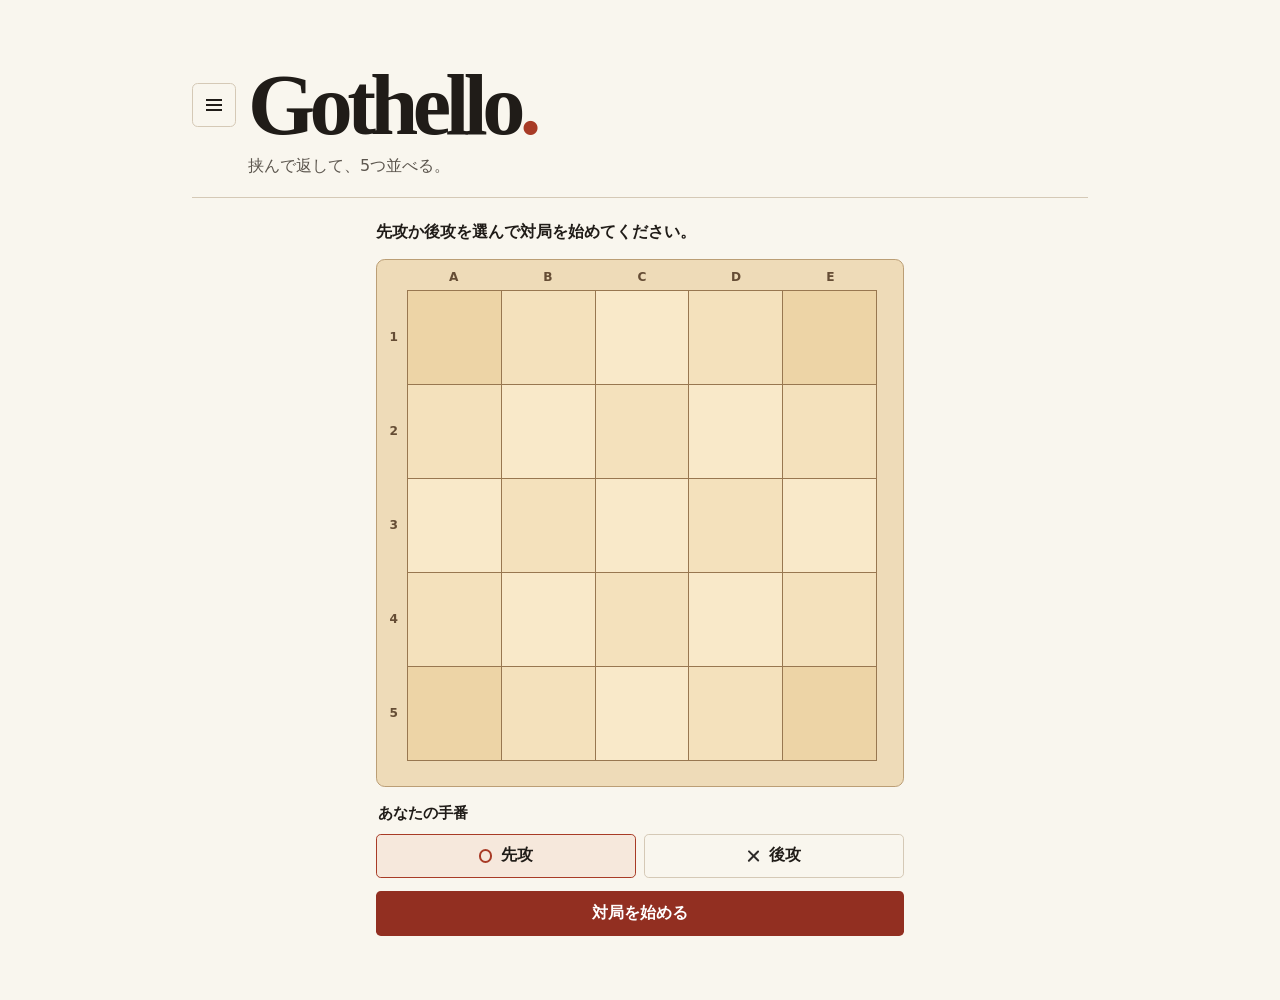
==== index.html @ d447ebd8 "Deploy the left drawer and board controls" ====
<!doctype html>
<html lang="ja">
<head>
  <meta charset="utf-8">
  <meta name="viewport" content="width=device-width, initial-scale=1">
  <meta name="description" content="相手の石を挟んで反転し、5つ並べる対戦ゲーム。">
  <meta name="theme-color" content="#f9f6ee">
  <link rel="manifest" href="./manifest.webmanifest">
  <link rel="apple-touch-icon" sizes="180x180" href="./icons/apple-touch-icon.png">
  <link rel="stylesheet" href="./style.css">
  <script src="./app.js" type="module"></script>
  <title>Gothello</title>
</head>
<body>
  <main>
    <header class="masthead">
      <div class="masthead-title">
        <button id="open-menu" class="menu-button menu-toggle" type="button" aria-label="設定メニュー" aria-haspopup="dialog" aria-controls="game-menu">
          <span class="menu-icon" aria-hidden="true"></span>
        </button>
        <h1>Gothello<span>.</span></h1>
      </div>
      <p>挟んで返して、5つ並べる。</p>
    </header>

    <section class="game" aria-label="対局盤">
      <p id="status" class="status" role="status">対局エンジンを読み込んでいます…</p>
      <div class="board-frame">
        <div class="columns" aria-hidden="true"><span>A</span><span>B</span><span>C</span><span>D</span><span>E</span></div>
        <div class="rows" aria-hidden="true"><span>1</span><span>2</span><span>3</span><span>4</span><span>5</span></div>
        <div id="board" class="board" role="group" aria-label="5 × 5 のマス"></div>
      </div>
      <form id="start-form">
        <fieldset id="side-controls" disabled>
          <legend>あなたの手番</legend>
          <label><input type="radio" name="side" value="1" checked><span><i class="stone circle"></i>先攻</span></label>
          <label><input type="radio" name="side" value="2"><span><i class="stone cross"></i>後攻</span></label>
        </fieldset>
        <button id="start" class="primary" type="submit" disabled>対局を始める</button>
      </form>
      <p id="ai-search" class="ai-search" aria-live="polite" hidden></p>
      <a id="download" class="download" download="gothello.jsonl" hidden>棋譜をダウンロード</a>
    </section>
  </main>

  <dialog id="game-menu" class="game-menu" aria-labelledby="menu-title">
    <div class="menu-panel">
      <header class="menu-header">
        <h2 id="menu-title">設定メニュー</h2>
        <button id="close-menu" class="menu-button" type="button" autofocus>閉じる</button>
      </header>
      <section class="profile">
        <h3>AIの評価設定</h3>
        <p id="profile-name">標準設定</p>
        <label for="profile-file">評価設定ファイル（JSON）</label>
        <input id="profile-file" type="file" accept=".json,application/json" disabled>
        <button id="reset-profile" type="button" disabled>標準に戻す</button>
        <p id="profile-message" role="status" hidden></p>
      </section>
      <section class="rules">
        <h3>遊び方</h3>
        <p>空いているマスに交互に石を置きます。新しい石と自分の石で挟んだ相手の石が反転します。四隅の石は反転しません。縦・横・斜めのいずれかで5つ並べると勝ちです。</p>
      </section>
    </div>
  </dialog>
</body>
</html>
---- style.css ----
:root {
  color-scheme: light;
  --ink: #201c18;
  --muted: #5c564e;
  --paper: #f9f6ee;
  --accent: #a83b26;
  --border: #d5c9b6;
  font-family: system-ui, sans-serif;
  color: var(--ink);
  background: var(--paper);
}

* { box-sizing: border-box; }
[hidden] { display: none !important; }
body { margin: 0; }
button, input { font: inherit; }
button { cursor: pointer; }
button:disabled { cursor: default; }
button:focus-visible, a:focus-visible, input:focus-visible {
  outline: 3px solid #823723;
  outline-offset: 3px;
}

main { width: min(100% - 2rem, 56rem); margin: 0 auto; padding: clamp(1.5rem, 5vw, 4rem) 0; }
.masthead { border-bottom: 1px solid var(--border); padding-bottom: 1.2rem; margin-bottom: 1.5rem; }
.masthead-title { display: flex; align-items: center; gap: .75rem; }
.masthead h1 { font: 700 clamp(3.1rem, 9vw, 5.4rem)/.95 Georgia, serif; letter-spacing: -.065em; margin: 0; }
.masthead h1 span { color: var(--accent); }
.masthead p { margin: .65rem 0 0 3.5rem; color: var(--muted); }

.game { width: min(100%, 33rem); margin-inline: auto; }
.status { margin: 0 0 .75rem; min-height: 1.6em; font-weight: 650; overflow-wrap: anywhere; }

.board-frame {
  --axis: clamp(1rem, 4vw, 1.6rem);
  display: grid;
  grid-template-columns: var(--axis) minmax(0, 1fr);
  grid-template-rows: var(--axis) auto;
  padding: .25rem var(--axis) var(--axis) .25rem;
  border: 1px solid #bb9e75;
  border-radius: .55rem;
  background: #eedbb8;
}
.columns, .rows { display: grid; place-items: center; color: #654d35; font: 650 .76rem/1 system-ui; }
.columns { grid-column: 2; grid-template-columns: repeat(5, 1fr); }
.rows { grid-row: 2; grid-template-rows: repeat(5, 1fr); }
.board {
  display: grid;
  grid-area: 2 / 2;
  grid-template: repeat(5, 1fr) / repeat(5, 1fr);
  aspect-ratio: 1;
  gap: 1px;
  border: 1px solid #987750;
  background: #987750;
}
.square { min-width: 0; min-height: 0; padding: 0; border: 0; background: #f9e9c9; display: grid; place-items: center; }
.square:nth-child(even) { background: #f4e1bc; }
.square:is(:first-child, :nth-child(5), :nth-child(21), :last-child) { background: #edd4a6; }
.square[aria-disabled="true"] { cursor: default; }
.square[aria-disabled="false"]:hover { background: #ffeec0; }
.square:focus-visible { z-index: 1; outline-offset: -4px; }
.square.last { box-shadow: inset 0 0 0 3px #ae673f; }

.stone { display: inline-block; width: 52%; aspect-ratio: 1; position: relative; }
.stone.circle { border: clamp(3px, 1vw, 7px) solid var(--accent); border-radius: 50%; }
.stone.cross::before, .stone.cross::after {
  content: "";
  position: absolute;
  width: 112%;
  height: 16%;
  border-radius: 99px;
  background: #2e2b29;
  top: 42%;
  left: -6%;
  transform: rotate(45deg);
}
.stone.cross::after { transform: rotate(-45deg); }
.ai-search { margin: .75rem 0 0; color: var(--muted); font-size: .9rem; line-height: 1.5; }
.download { display: inline-block; margin-top: 1rem; color: #8b3324; text-underline-offset: .2em; }

.menu-button {
  display: inline-flex;
  align-items: center;
  justify-content: center;
  gap: .45rem;
  min-height: 2.75rem;
  padding: .5rem .75rem;
  border: 1px solid var(--border);
  border-radius: .35rem;
  background: var(--paper);
  color: var(--ink);
  font-size: .85rem;
  font-weight: 650;
  white-space: nowrap;
}
.menu-toggle { flex: none; width: 2.75rem; padding: 0; }
.menu-button:hover { border-color: var(--accent); }
.menu-icon {
  display: inline-grid;
  align-items: center;
  width: 1rem;
  height: .75rem;
  border-block: 2px solid currentColor;
}
.menu-icon::after { content: ""; border-top: 2px solid currentColor; }

html:has(.game-menu[open]) { overflow: hidden; }
.game-menu {
  position: fixed;
  inset: 0;
  width: 100%;
  height: 100%;
  max-width: none;
  max-height: none;
  margin: 0;
  padding: 0;
  border: 0;
  overflow: hidden;
  background: transparent;
  color: var(--ink);
}
.game-menu[open] { display: flex; justify-content: flex-start; }
.game-menu::backdrop {
  background: rgb(32 28 24 / .48);
  transition: opacity 180ms ease-in;
}
.game-menu.closing::backdrop { opacity: 0; }
.menu-panel {
  width: min(23rem, 100% - 2.75rem);
  overflow: auto;
  overscroll-behavior: contain;
  padding: max(1rem, env(safe-area-inset-top)) 1rem max(1rem, env(safe-area-inset-bottom)) max(1rem, env(safe-area-inset-left));
  background: var(--paper);
  box-shadow: .5rem 0 2rem rgb(32 28 24 / .2);
}
.game-menu.opening .menu-panel { animation: menu-slide-in 220ms ease-out; }
.game-menu.closing .menu-panel { animation: menu-slide-out 180ms ease-in both; }
@keyframes menu-slide-in {
  from { transform: translateX(-100%); }
  to { transform: translateX(0); }
}
@keyframes menu-slide-out {
  from { transform: var(--close-from); }
  to { transform: translateX(-100%); }
}
@media (prefers-reduced-motion: reduce) {
  .game-menu::backdrop { transition: none; }
  .game-menu[open] .menu-panel { animation: none; }
}
.menu-header {
  display: flex;
  align-items: center;
  justify-content: space-between;
  gap: .5rem;
  margin-bottom: 1rem;
}
.menu-header h2 { margin: 0; font-size: 1.2rem; }

#start-form { margin-top: 1rem; }
fieldset { padding: 0; border: 0; margin: 0 0 .85rem; display: grid; grid-template-columns: 1fr 1fr; gap: .55rem; }
legend, h3 { margin: 0 0 .6rem; font-size: .95rem; font-weight: 700; }
fieldset label { position: relative; cursor: pointer; }
fieldset input { position: absolute; inset: 0; opacity: 0; cursor: pointer; }
fieldset span { display: flex; align-items: center; justify-content: center; gap: .55rem; padding: .65rem .35rem; border: 1px solid var(--border); border-radius: .3rem; font-weight: 600; }
fieldset .stone { width: .85rem; }
fieldset .stone.circle { border-width: 2px; }
fieldset input:checked + span { border-color: var(--accent); background: #f6e8dc; }
fieldset input:focus-visible + span { outline: 3px solid #823723; outline-offset: 3px; }
.primary { width: 100%; min-height: 2.8rem; padding: .55rem; border: 0; border-radius: .3rem; color: #fff; background: #922f21; font-weight: 700; }
.primary:enabled:hover { background: #752517; }
.primary:disabled { opacity: .62; }

.rules { margin-top: 1.2rem; padding-top: 1.1rem; border-top: 1px solid var(--border); }
.game-menu p { margin: 0 0 .55rem; font-size: .9rem; line-height: 1.6; color: var(--muted); overflow-wrap: anywhere; }
.rules p { margin-bottom: 0; }
.profile label { display: block; font-size: .78rem; margin-bottom: .35rem; color: var(--muted); }
.profile input { display: block; width: 100%; font-size: .8rem; }
.profile button { display: block; margin: .6rem 0; min-height: 2rem; padding: .25rem .55rem; border: 1px solid var(--border); border-radius: .25rem; background: transparent; color: var(--ink); font-size: .8rem; }
.profile button:disabled { opacity: .5; }

@media (max-width: 43rem) {
  main { width: min(100% - 1.5rem, 30rem); }
}
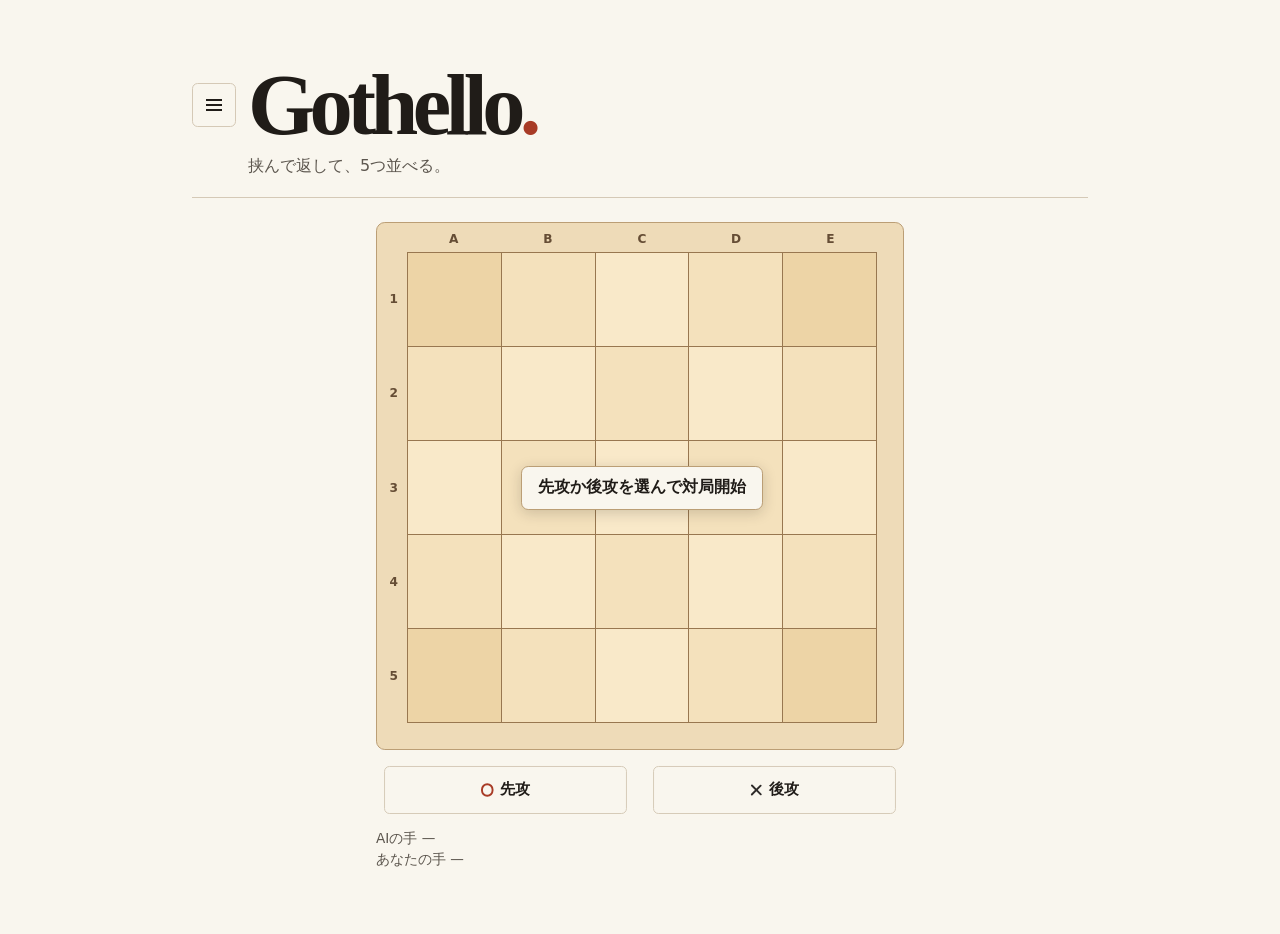
==== commit 9c5d3bad: "Deploy Gothello Web match controls and search settings Built from nit-lab/gothello@48e0763a96bf17c5e" ====
--- a/index.html
+++ b/index.html
@@ -24,22 +24,26 @@
     </header>
 
     <section class="game" aria-label="対局盤">
-      <p id="status" class="status" role="status">対局エンジンを読み込んでいます…</p>
       <div class="board-frame">
         <div class="columns" aria-hidden="true"><span>A</span><span>B</span><span>C</span><span>D</span><span>E</span></div>
         <div class="rows" aria-hidden="true"><span>1</span><span>2</span><span>3</span><span>4</span><span>5</span></div>
         <div id="board" class="board" role="group" aria-label="5 × 5 のマス"></div>
+        <div class="board-overlay">
+          <p id="status" class="board-status" role="status">対局エンジンを読み込んでいます…</p>
+        </div>
       </div>
-      <form id="start-form">
-        <fieldset id="side-controls" disabled>
-          <legend>あなたの手番</legend>
-          <label><input type="radio" name="side" value="1" checked><span><i class="stone circle"></i>先攻</span></label>
-          <label><input type="radio" name="side" value="2"><span><i class="stone cross"></i>後攻</span></label>
-        </fieldset>
-        <button id="start" class="primary" type="submit" disabled>対局を始める</button>
-      </form>
-      <p id="ai-search" class="ai-search" aria-live="polite" hidden></p>
-      <a id="download" class="download" download="gothello.jsonl" hidden>棋譜をダウンロード</a>
+      <div id="side-controls" class="side-controls" role="group" aria-label="先攻か後攻を選んで対局開始">
+        <button class="side-button" type="button" data-side="1" disabled>
+          <span class="side-face"><i class="stone circle" aria-hidden="true"></i>先攻<span class="side-note"></span><span class="side-lead" hidden>優勢</span></span>
+        </button>
+        <button class="side-button" type="button" data-side="2" disabled>
+          <span class="side-face"><i class="stone cross" aria-hidden="true"></i>後攻<span class="side-note"></span><span class="side-lead" hidden>優勢</span></span>
+        </button>
+      </div>
+      <div class="move-reviews" aria-label="直近の着手の探索結果">
+        <p id="ai-search">AIの手 —</p>
+        <p id="human-search">あなたの手 —</p>
+      </div>
     </section>
   </main>
 
@@ -49,6 +53,12 @@
         <h2 id="menu-title">設定メニュー</h2>
         <button id="close-menu" class="menu-button" type="button" autofocus>閉じる</button>
       </header>
+      <section class="search-budget">
+        <h3><label for="search-budget">思考バジェット</label></h3>
+        <output id="search-budget-value" for="search-budget">50,000 ノード／手</output>
+        <input id="search-budget" type="range" min="10000" max="1000000" step="10000" value="50000" aria-describedby="search-budget-hint">
+        <p id="search-budget-hint">次の対局から適用</p>
+      </section>
       <section class="profile">
         <h3>AIの評価設定</h3>
         <p id="profile-name">標準設定</p>
@@ -57,6 +67,7 @@
         <button id="reset-profile" type="button" disabled>標準に戻す</button>
         <p id="profile-message" role="status" hidden></p>
       </section>
+      <a id="download" class="download" download="gothello.jsonl" hidden>棋譜をダウンロード</a>
       <section class="rules">
         <h3>遊び方</h3>
         <p>空いているマスに交互に石を置きます。新しい石と自分の石で挟んだ相手の石が反転します。四隅の石は反転しません。縦・横・斜めのいずれかで5つ並べると勝ちです。</p>
--- a/style.css
+++ b/style.css
@@ -29,7 +29,27 @@
 .masthead p { margin: .65rem 0 0 3.5rem; color: var(--muted); }
 
 .game { width: min(100%, 33rem); margin-inline: auto; }
-.status { margin: 0 0 .75rem; min-height: 1.6em; font-weight: 650; overflow-wrap: anywhere; }
+.board-overlay {
+  grid-area: 2 / 2;
+  z-index: 2;
+  display: grid;
+  place-items: center;
+  pointer-events: none;
+}
+.board-status {
+  max-width: 90%;
+  margin: 0;
+  padding: .65rem 1rem;
+  border: 1px solid #bb9e75;
+  border-radius: .45rem;
+  background: var(--paper);
+  box-shadow: 0 .2rem .85rem rgb(32 28 24 / .18);
+  font-weight: 700;
+  text-align: center;
+  overflow-wrap: anywhere;
+  pointer-events: auto;
+}
+.board-status.result { font-size: clamp(1.2rem, 5vw, 1.65rem); }
 
 .board-frame {
   --axis: clamp(1rem, 4vw, 1.6rem);
@@ -60,6 +80,7 @@
 .square[aria-disabled="false"]:hover { background: #ffeec0; }
 .square:focus-visible { z-index: 1; outline-offset: -4px; }
 .square.last { box-shadow: inset 0 0 0 3px #ae673f; }
+.square.winning { background: #f7d481; }
 
 .stone { display: inline-block; width: 52%; aspect-ratio: 1; position: relative; }
 .stone.circle { border: clamp(3px, 1vw, 7px) solid var(--accent); border-radius: 50%; }
@@ -75,7 +96,8 @@
   transform: rotate(45deg);
 }
 .stone.cross::after { transform: rotate(-45deg); }
-.ai-search { margin: .75rem 0 0; color: var(--muted); font-size: .9rem; line-height: 1.5; }
+.move-reviews { margin-top: .65rem; color: var(--muted); font-size: .85rem; line-height: 1.55; }
+.move-reviews p { margin: 0; font-variant-numeric: tabular-nums; }
 .download { display: inline-block; margin-top: 1rem; color: #8b3324; text-underline-offset: .2em; }
 
 .menu-button {
@@ -156,19 +178,38 @@
 }
 .menu-header h2 { margin: 0; font-size: 1.2rem; }
 
-#start-form { margin-top: 1rem; }
-fieldset { padding: 0; border: 0; margin: 0 0 .85rem; display: grid; grid-template-columns: 1fr 1fr; gap: .55rem; }
-legend, h3 { margin: 0 0 .6rem; font-size: .95rem; font-weight: 700; }
-fieldset label { position: relative; cursor: pointer; }
-fieldset input { position: absolute; inset: 0; opacity: 0; cursor: pointer; }
-fieldset span { display: flex; align-items: center; justify-content: center; gap: .55rem; padding: .65rem .35rem; border: 1px solid var(--border); border-radius: .3rem; font-weight: 600; }
-fieldset .stone { width: .85rem; }
-fieldset .stone.circle { border-width: 2px; }
-fieldset input:checked + span { border-color: var(--accent); background: #f6e8dc; }
-fieldset input:focus-visible + span { outline: 3px solid #823723; outline-offset: 3px; }
-.primary { width: 100%; min-height: 2.8rem; padding: .55rem; border: 0; border-radius: .3rem; color: #fff; background: #922f21; font-weight: 700; }
-.primary:enabled:hover { background: #752517; }
-.primary:disabled { opacity: .62; }
+.side-controls { margin-top: .75rem; display: grid; grid-template-columns: 1fr 1fr; gap: .55rem; }
+.side-button { min-width: 0; min-height: 3.5rem; padding: .2rem; border: 0; background: transparent; color: var(--ink); }
+.side-face {
+  min-height: 3.1rem;
+  display: flex;
+  align-items: center;
+  justify-content: center;
+  gap: .4rem;
+  padding: .4rem .15rem;
+  border: 1px solid var(--border);
+  border-radius: .35rem;
+  font-weight: 650;
+  transform: scale(.96);
+}
+.side-button.leading .side-face { transform: scale(1); }
+.side-button .stone { flex: none; width: .85rem; }
+.side-button .stone.circle { border-width: 2px; }
+.side-button:enabled:hover .side-face { border-color: var(--accent); }
+.side-button.your-turn .side-face { border-color: var(--accent); box-shadow: inset 0 0 0 1px var(--accent); background: #f6e8dc; }
+.side-note { color: var(--muted); font-size: .7rem; }
+.side-note:empty { display: none; }
+.side-lead { color: var(--ink); font-size: .7rem; }
+h3 { margin: 0 0 .6rem; font-size: .95rem; font-weight: 700; }
+
+.search-budget {
+  margin-bottom: 1.2rem;
+  padding-bottom: 1.1rem;
+  border-bottom: 1px solid var(--border);
+}
+.search-budget output { display: block; color: var(--ink); font-variant-numeric: tabular-nums; }
+.search-budget input { width: 100%; margin: .35rem 0; min-height: 2rem; accent-color: var(--accent); }
+.search-budget #search-budget-hint { margin: 0; }
 
 .rules { margin-top: 1.2rem; padding-top: 1.1rem; border-top: 1px solid var(--border); }
 .game-menu p { margin: 0 0 .55rem; font-size: .9rem; line-height: 1.6; color: var(--muted); overflow-wrap: anywhere; }
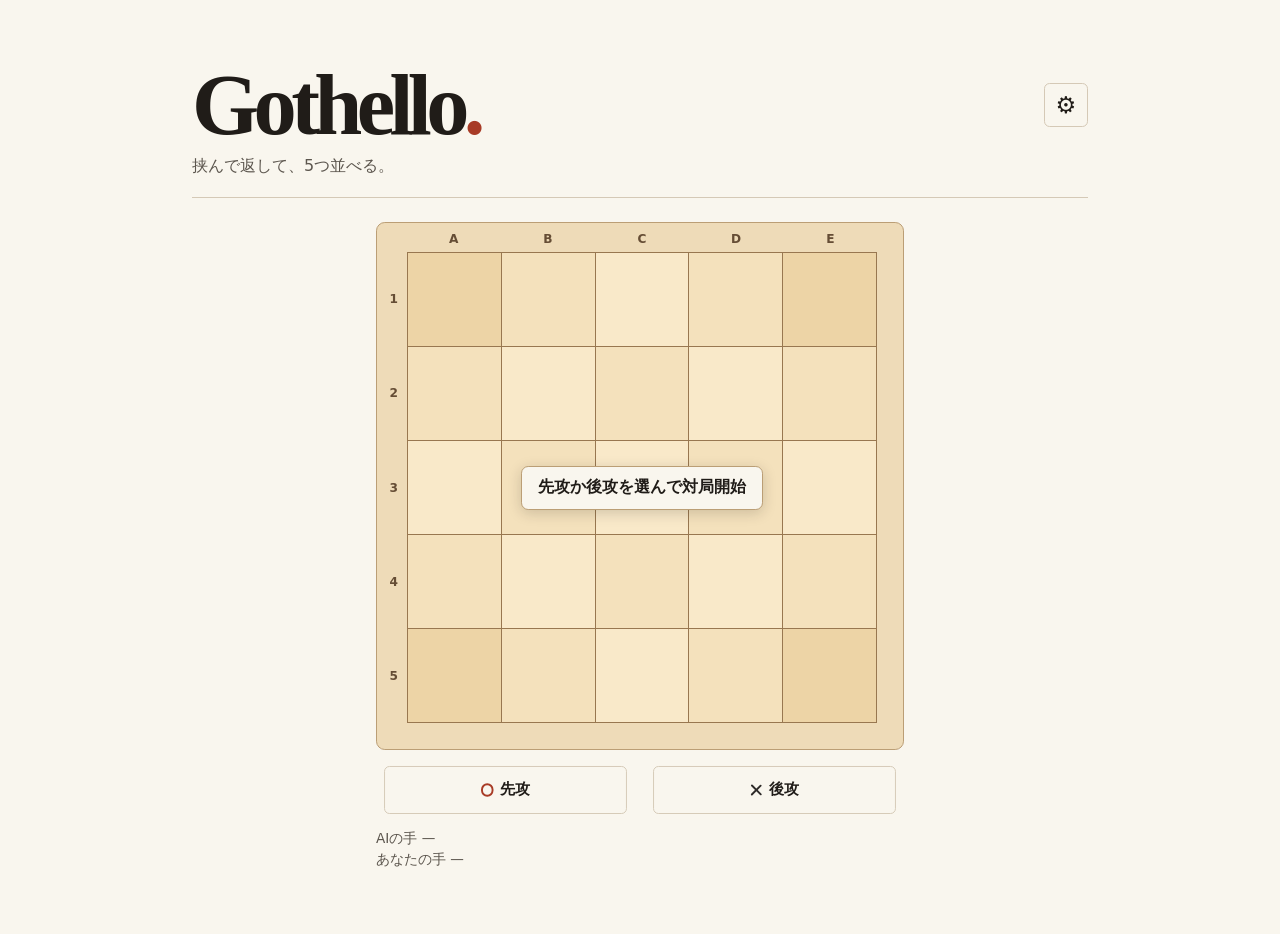
==== commit 47567db8: "Deploy Gothello match controls, settings, and review downloads Verified source: nit-lab/gothello@9c0" ====
--- a/index.html
+++ b/index.html
@@ -15,10 +15,10 @@
   <main>
     <header class="masthead">
       <div class="masthead-title">
-        <button id="open-menu" class="menu-button menu-toggle" type="button" aria-label="設定メニュー" aria-haspopup="dialog" aria-controls="game-menu">
-          <span class="menu-icon" aria-hidden="true"></span>
+        <h1>Gothello<span>.</span></h1>
+        <button id="open-menu" class="menu-button menu-toggle" type="button" aria-label="設定" aria-haspopup="dialog" aria-controls="game-menu">
+          <span aria-hidden="true">⚙︎</span>
         </button>
-        <h1>Gothello<span>.</span></h1>
       </div>
       <p>挟んで返して、5つ並べる。</p>
     </header>
@@ -34,23 +34,28 @@
       </div>
       <div id="side-controls" class="side-controls" role="group" aria-label="先攻か後攻を選んで対局開始">
         <button class="side-button" type="button" data-side="1" disabled>
-          <span class="side-face"><i class="stone circle" aria-hidden="true"></i>先攻<span class="side-note"></span><span class="side-lead" hidden>優勢</span></span>
+          <span class="side-face"><i class="stone circle" aria-hidden="true"></i>先攻<span class="side-note"></span></span>
         </button>
         <button class="side-button" type="button" data-side="2" disabled>
-          <span class="side-face"><i class="stone cross" aria-hidden="true"></i>後攻<span class="side-note"></span><span class="side-lead" hidden>優勢</span></span>
+          <span class="side-face"><i class="stone cross" aria-hidden="true"></i>後攻<span class="side-note"></span></span>
         </button>
       </div>
-      <div class="move-reviews" aria-label="直近の着手の探索結果">
-        <p id="ai-search">AIの手 —</p>
-        <p id="human-search">あなたの手 —</p>
+      <div class="game-details">
+        <div id="move-reviews" class="move-reviews" aria-label="直近の着手の探索結果">
+          <p id="ai-search">AIの手 —</p>
+          <p id="human-search">あなたの手 —</p>
+        </div>
+        <button id="open-review" class="menu-button review-action" type="button" hidden>振り返り</button>
+        <button id="match-action" class="menu-button match-action" type="button" hidden disabled>待った</button>
       </div>
+      <p id="review-open-error" role="status" hidden></p>
     </section>
   </main>
 
   <dialog id="game-menu" class="game-menu" aria-labelledby="menu-title">
     <div class="menu-panel">
       <header class="menu-header">
-        <h2 id="menu-title">設定メニュー</h2>
+        <h2 id="menu-title">設定</h2>
         <button id="close-menu" class="menu-button" type="button" autofocus>閉じる</button>
       </header>
       <section class="search-budget">
--- a/style.css
+++ b/style.css
@@ -23,10 +23,10 @@
 
 main { width: min(100% - 2rem, 56rem); margin: 0 auto; padding: clamp(1.5rem, 5vw, 4rem) 0; }
 .masthead { border-bottom: 1px solid var(--border); padding-bottom: 1.2rem; margin-bottom: 1.5rem; }
-.masthead-title { display: flex; align-items: center; gap: .75rem; }
+.masthead-title { display: flex; align-items: center; justify-content: space-between; gap: .75rem; }
 .masthead h1 { font: 700 clamp(3.1rem, 9vw, 5.4rem)/.95 Georgia, serif; letter-spacing: -.065em; margin: 0; }
 .masthead h1 span { color: var(--accent); }
-.masthead p { margin: .65rem 0 0 3.5rem; color: var(--muted); }
+.masthead p { margin: .65rem 0 0; color: var(--muted); }
 
 .game { width: min(100%, 33rem); margin-inline: auto; }
 .board-overlay {
@@ -96,7 +96,8 @@
   transform: rotate(45deg);
 }
 .stone.cross::after { transform: rotate(-45deg); }
-.move-reviews { margin-top: .65rem; color: var(--muted); font-size: .85rem; line-height: 1.55; }
+.game-details { display: grid; grid-template-columns: minmax(0, 1fr) auto; align-items: start; gap: .5rem; margin-top: .65rem; }
+.move-reviews { color: var(--muted); font-size: .85rem; line-height: 1.55; }
 .move-reviews p { margin: 0; font-variant-numeric: tabular-nums; }
 .download { display: inline-block; margin-top: 1rem; color: #8b3324; text-underline-offset: .2em; }
 
@@ -115,60 +116,25 @@
   font-weight: 650;
   white-space: nowrap;
 }
-.menu-toggle { flex: none; width: 2.75rem; padding: 0; }
-.menu-button:hover { border-color: var(--accent); }
-.menu-icon {
-  display: inline-grid;
-  align-items: center;
-  width: 1rem;
-  height: .75rem;
-  border-block: 2px solid currentColor;
-}
-.menu-icon::after { content: ""; border-top: 2px solid currentColor; }
+.menu-toggle { flex: none; width: 2.75rem; padding: 0; font-size: 1.45rem; line-height: 1; }
+.menu-button:enabled:hover { border-color: var(--accent); }
 
 html:has(.game-menu[open]) { overflow: hidden; }
 .game-menu {
-  position: fixed;
-  inset: 0;
-  width: 100%;
-  height: 100%;
+  width: min(27rem, 100% - 1.5rem);
   max-width: none;
-  max-height: none;
-  margin: 0;
+  max-height: calc(100% - 1.5rem);
+  margin: auto;
   padding: 0;
-  border: 0;
-  overflow: hidden;
-  background: transparent;
+  border: 1px solid var(--border);
+  border-radius: .65rem;
+  overscroll-behavior: contain;
+  background: var(--paper);
   color: var(--ink);
-}
-.game-menu[open] { display: flex; justify-content: flex-start; }
-.game-menu::backdrop {
-  background: rgb(32 28 24 / .48);
-  transition: opacity 180ms ease-in;
-}
-.game-menu.closing::backdrop { opacity: 0; }
-.menu-panel {
-  width: min(23rem, 100% - 2.75rem);
-  overflow: auto;
-  overscroll-behavior: contain;
-  padding: max(1rem, env(safe-area-inset-top)) 1rem max(1rem, env(safe-area-inset-bottom)) max(1rem, env(safe-area-inset-left));
-  background: var(--paper);
-  box-shadow: .5rem 0 2rem rgb(32 28 24 / .2);
-}
-.game-menu.opening .menu-panel { animation: menu-slide-in 220ms ease-out; }
-.game-menu.closing .menu-panel { animation: menu-slide-out 180ms ease-in both; }
-@keyframes menu-slide-in {
-  from { transform: translateX(-100%); }
-  to { transform: translateX(0); }
-}
-@keyframes menu-slide-out {
-  from { transform: var(--close-from); }
-  to { transform: translateX(-100%); }
-}
-@media (prefers-reduced-motion: reduce) {
-  .game-menu::backdrop { transition: none; }
-  .game-menu[open] .menu-panel { animation: none; }
-}
+  box-shadow: 0 .65rem 2rem rgb(32 28 24 / .24);
+}
+.game-menu::backdrop { background: rgb(32 28 24 / .48); }
+.menu-panel { padding: 1rem; }
 .menu-header {
   display: flex;
   align-items: center;
@@ -179,9 +145,9 @@
 .menu-header h2 { margin: 0; font-size: 1.2rem; }
 
 .side-controls { margin-top: .75rem; display: grid; grid-template-columns: 1fr 1fr; gap: .55rem; }
-.side-button { min-width: 0; min-height: 3.5rem; padding: .2rem; border: 0; background: transparent; color: var(--ink); }
+.side-button { min-width: 0; height: 3.5rem; padding: .2rem; border: 0; background: transparent; color: var(--ink); }
 .side-face {
-  min-height: 3.1rem;
+  height: 100%;
   display: flex;
   align-items: center;
   justify-content: center;
@@ -192,14 +158,17 @@
   font-weight: 650;
   transform: scale(.96);
 }
-.side-button.leading .side-face { transform: scale(1); }
 .side-button .stone { flex: none; width: .85rem; }
 .side-button .stone.circle { border-width: 2px; }
 .side-button:enabled:hover .side-face { border-color: var(--accent); }
 .side-button.your-turn .side-face { border-color: var(--accent); box-shadow: inset 0 0 0 1px var(--accent); background: #f6e8dc; }
+.side-button.leading .side-face { border: 3px solid #896129; background: #f6deaa; transform: scale(1); }
 .side-note { color: var(--muted); font-size: .7rem; }
 .side-note:empty { display: none; }
-.side-lead { color: var(--ink); font-size: .7rem; }
+.review-action { grid-area: 1 / 1; justify-self: start; border-color: var(--accent); background: var(--accent); color: #fff; }
+.review-action:enabled:hover { background: #8b3324; }
+.match-action { grid-area: 1 / 2; min-width: 5.25rem; }
+.match-action:disabled { opacity: .5; }
 h3 { margin: 0 0 .6rem; font-size: .95rem; font-weight: 700; }
 
 .search-budget {
@@ -222,3 +191,40 @@
 @media (max-width: 43rem) {
   main { width: min(100% - 1.5rem, 30rem); }
 }
+
+.review-page a { color: #8b3324; text-underline-offset: .2em; }
+.review-header { padding-bottom: 1rem; border-bottom: 1px solid var(--border); }
+.review-header h1 { margin: .75rem 0 0; font-size: clamp(1.75rem, 5vw, 2.5rem); }
+.review-header p { margin: .5rem 0 0; color: var(--muted); }
+.review-page h2 { margin: 1.5rem 0 .5rem; font-size: 1.2rem; }
+.review-note, .review-player, .review-flips { color: var(--muted); font-size: .875rem; }
+.review-note { margin-top: 0; }
+#review-turning-points ul { display: flex; flex-wrap: wrap; gap: .25rem 1rem; padding: 0; margin: 0; list-style: none; }
+#review-turning-points a { display: inline-block; padding: .35rem 0; }
+#review-plies { padding: 0; margin: 0; list-style: none; }
+.review-ply {
+  display: grid;
+  grid-template-columns: minmax(0, 16rem) minmax(0, 1fr);
+  grid-template-areas: "board details";
+  gap: 1.25rem;
+  padding-block: 1rem;
+  border-top: 1px solid var(--border);
+  scroll-margin-block-start: 1rem;
+}
+.review-ply:target { border-color: var(--accent); }
+.review-board { grid-area: board; }
+.review-details { grid-area: details; }
+.review-board .square.flipped { background: #a9cbd4; }
+.review-board .stone.circle { border-width: 3px; }
+.review-details h3 { margin-bottom: .2rem; font-size: 1.1rem; }
+.review-details p { margin: .45rem 0 0; }
+.review-evaluation { font-weight: 700; }
+
+@media (max-width: 32rem) {
+  .review-ply {
+    grid-template-columns: minmax(0, 1fr);
+    grid-template-areas: "details" "board";
+    gap: .75rem;
+  }
+  .review-board { width: min(100%, 16rem); }
+}
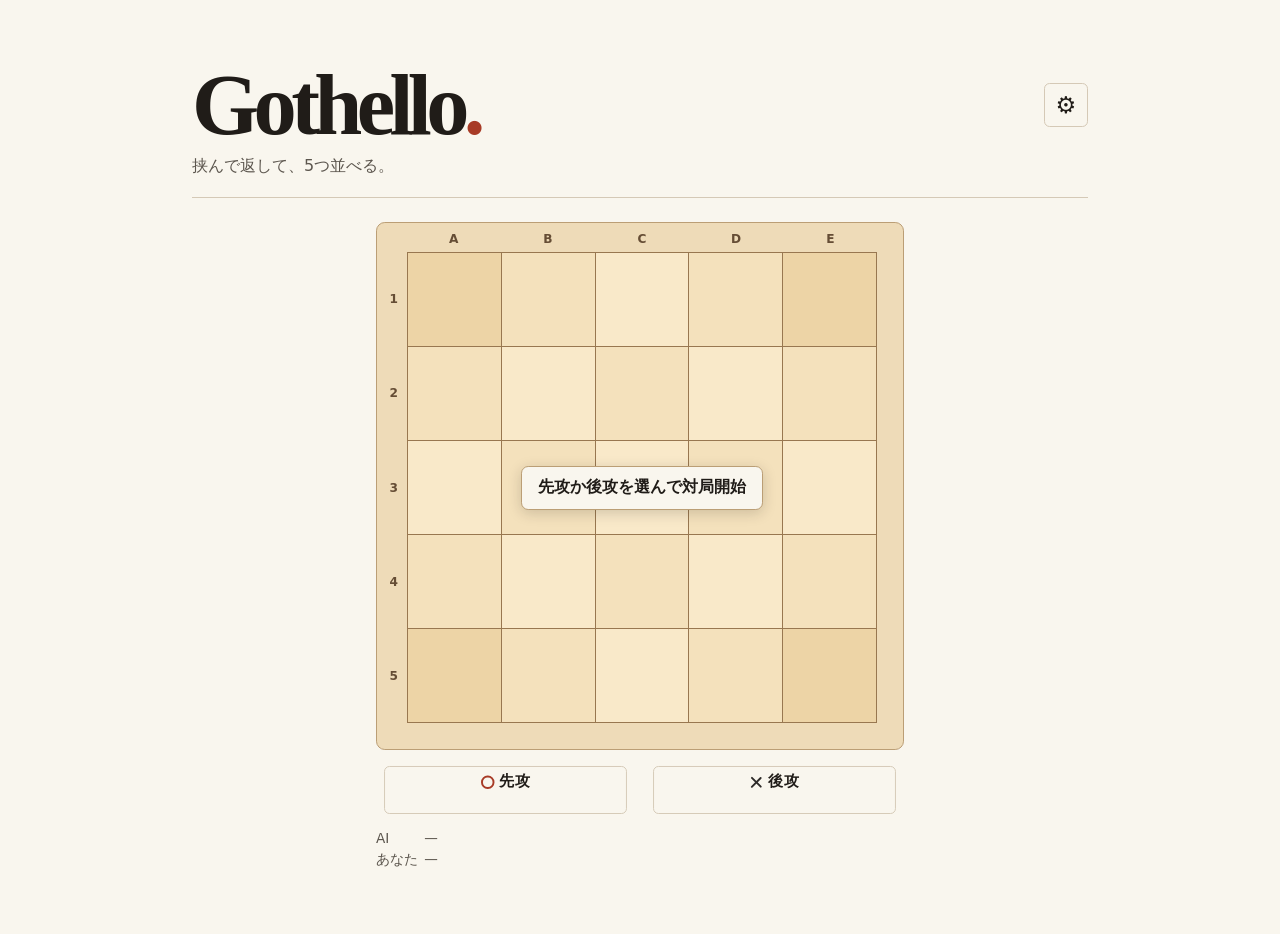
==== commit eae7509a: "Deploy clearer Gothello match feedback Verified source: nit-lab/gothello@4fddc4776a603a9f76bb027bfe8" ====
--- a/index.html
+++ b/index.html
@@ -34,16 +34,22 @@
       </div>
       <div id="side-controls" class="side-controls" role="group" aria-label="先攻か後攻を選んで対局開始">
         <button class="side-button" type="button" data-side="1" disabled>
-          <span class="side-face"><i class="stone circle" aria-hidden="true"></i>先攻<span class="side-note"></span></span>
+          <span class="side-face">
+            <span class="side-role"><i class="stone circle" aria-hidden="true"></i>先攻<span class="side-lead" aria-hidden="true" hidden>優勢</span></span>
+            <span class="side-note"></span>
+          </span>
         </button>
         <button class="side-button" type="button" data-side="2" disabled>
-          <span class="side-face"><i class="stone cross" aria-hidden="true"></i>後攻<span class="side-note"></span></span>
+          <span class="side-face">
+            <span class="side-role"><i class="stone cross" aria-hidden="true"></i>後攻<span class="side-lead" aria-hidden="true" hidden>優勢</span></span>
+            <span class="side-note"></span>
+          </span>
         </button>
       </div>
       <div class="game-details">
-        <div id="move-reviews" class="move-reviews" aria-label="直近の着手の探索結果">
-          <p id="ai-search">AIの手 —</p>
-          <p id="human-search">あなたの手 —</p>
+        <div class="move-reviews" role="group" aria-label="直近の着手の探索結果">
+          <p id="ai-search"><span class="move-player">AI</span> <span class="move-coordinate">—</span> <span class="move-evaluation"></span></p>
+          <p id="human-search"><span class="move-player">あなた</span> <span class="move-coordinate">—</span> <span class="move-evaluation"></span></p>
         </div>
         <button id="open-review" class="menu-button review-action" type="button" hidden>振り返り</button>
         <button id="match-action" class="menu-button match-action" type="button" hidden disabled>待った</button>
--- a/style.css
+++ b/style.css
@@ -98,7 +98,14 @@
 .stone.cross::after { transform: rotate(-45deg); }
 .game-details { display: grid; grid-template-columns: minmax(0, 1fr) auto; align-items: start; gap: .5rem; margin-top: .65rem; }
 .move-reviews { color: var(--muted); font-size: .85rem; line-height: 1.55; }
-.move-reviews p { margin: 0; font-variant-numeric: tabular-nums; }
+.move-reviews p {
+  display: grid;
+  grid-template-columns: 3.25em 2.05em minmax(0, 1fr);
+  gap: .25rem;
+  margin: 0;
+  font-variant-numeric: tabular-nums;
+}
+.move-player.current-turn { font-weight: 750; color: var(--ink); }
 .download { display: inline-block; margin-top: 1rem; color: #8b3324; text-underline-offset: .2em; }
 
 .menu-button {
@@ -148,24 +155,41 @@
 .side-button { min-width: 0; height: 3.5rem; padding: .2rem; border: 0; background: transparent; color: var(--ink); }
 .side-face {
   height: 100%;
-  display: flex;
+  display: grid;
+  grid-template-rows: 1fr 1em;
   align-items: center;
-  justify-content: center;
-  gap: .4rem;
-  padding: .4rem .15rem;
+  justify-items: center;
+  padding: .24rem .15rem;
   border: 1px solid var(--border);
   border-radius: .35rem;
   font-weight: 650;
   transform: scale(.96);
 }
+.side-role { display: flex; align-items: center; gap: .35rem; }
 .side-button .stone { flex: none; width: .85rem; }
 .side-button .stone.circle { border-width: 2px; }
 .side-button:enabled:hover .side-face { border-color: var(--accent); }
 .side-button.your-turn .side-face { border-color: var(--accent); box-shadow: inset 0 0 0 1px var(--accent); background: #f6e8dc; }
-.side-button.leading .side-face { border: 3px solid #896129; background: #f6deaa; transform: scale(1); }
+.side-button.leading .side-face { border: 3px solid #805316; background: #f6d58a; transform: scale(1); }
+.side-lead { padding: .13rem .34rem; border-radius: .25rem; background: #68420f; color: #fff8e5; font-size: .7rem; }
 .side-note { color: var(--muted); font-size: .7rem; }
-.side-note:empty { display: none; }
-.review-action { grid-area: 1 / 1; justify-self: start; border-color: var(--accent); background: var(--accent); color: #fff; }
+@media (prefers-reduced-motion: no-preference) {
+  .side-face { transition: background-color 180ms ease-out, transform 180ms ease-out; }
+  .side-button.leading .side-face { animation: lead-pulse 480ms ease-out; }
+}
+@keyframes lead-pulse {
+  0% { transform: scale(.96); }
+  35% { transform: scale(1.025); box-shadow: 0 0 0 3px #c18b32; }
+  100% { transform: scale(1); }
+}
+.review-action {
+  grid-area: 2 / 1;
+  justify-self: start;
+  width: min(100%, 17rem);
+  border-color: var(--accent);
+  background: var(--accent);
+  color: #fff;
+}
 .review-action:enabled:hover { background: #8b3324; }
 .match-action { grid-area: 1 / 2; min-width: 5.25rem; }
 .match-action:disabled { opacity: .5; }
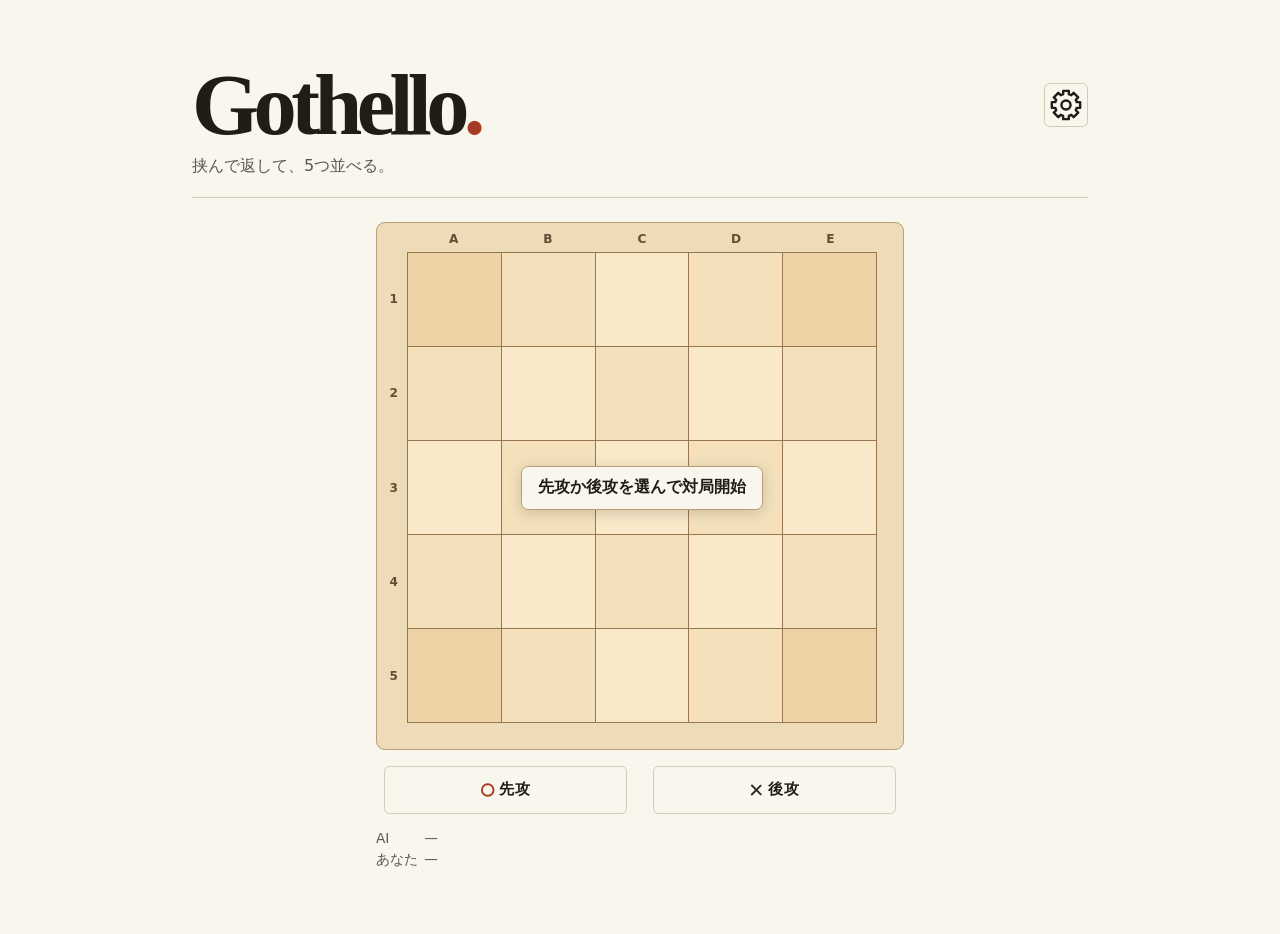
==== commit b9a54fae: "Deploy centered settings icons and touch focus styling Verified source: nit-lab/gothello@7cf4620f251" ====
--- a/index.html
+++ b/index.html
@@ -16,8 +16,11 @@
     <header class="masthead">
       <div class="masthead-title">
         <h1>Gothello<span>.</span></h1>
-        <button id="open-menu" class="menu-button menu-toggle" type="button" aria-label="設定" aria-haspopup="dialog" aria-controls="game-menu">
-          <span aria-hidden="true">⚙︎</span>
+        <button id="open-menu" class="menu-button menu-icon-button" type="button" aria-label="設定" aria-haspopup="dialog" aria-controls="game-menu">
+          <svg aria-hidden="true" width="34" height="34" viewBox="0 0 24 24" fill="none" stroke="currentColor" stroke-width="1.7" stroke-linejoin="round">
+            <path d="M10 2h4v2.4l1.7.7 1.7-1.7 3.2 3.2-1.7 1.7.7 1.7H22v4h-2.4l-.7 1.7 1.7 1.7-3.2 3.2-1.7-1.7-1.7.7V22h-4v-2.4l-1.7-.7-1.7 1.7-3.2-3.2 1.7-1.7-.7-1.7H2v-4h2.4l.7-1.7-1.7-1.7 3.2-3.2 1.7 1.7 1.7-.7z"/>
+            <circle cx="12" cy="12" r="3.2"/>
+          </svg>
         </button>
       </div>
       <p>挟んで返して、5つ並べる。</p>
@@ -62,7 +65,11 @@
     <div class="menu-panel">
       <header class="menu-header">
         <h2 id="menu-title">設定</h2>
-        <button id="close-menu" class="menu-button" type="button" autofocus>閉じる</button>
+        <button id="close-menu" class="menu-button menu-icon-button" type="button" aria-label="閉じる" autofocus>
+          <svg aria-hidden="true" width="26" height="26" viewBox="0 0 24 24" fill="none" stroke="currentColor" stroke-width="2" stroke-linecap="round">
+            <path d="m6 6 12 12M18 6 6 18"/>
+          </svg>
+        </button>
       </header>
       <section class="search-budget">
         <h3><label for="search-budget">思考バジェット</label></h3>
--- a/style.css
+++ b/style.css
@@ -19,6 +19,9 @@
 button:focus-visible, a:focus-visible, input:focus-visible {
   outline: 3px solid #823723;
   outline-offset: 3px;
+}
+@media (hover: none) and (pointer: coarse) {
+  button:focus-visible, a:focus-visible, input:focus-visible { outline: none; }
 }
 
 main { width: min(100% - 2rem, 56rem); margin: 0 auto; padding: clamp(1.5rem, 5vw, 4rem) 0; }
@@ -123,7 +126,7 @@
   font-weight: 650;
   white-space: nowrap;
 }
-.menu-toggle { flex: none; width: 2.75rem; padding: 0; font-size: 1.45rem; line-height: 1; }
+.menu-icon-button { flex: none; width: 2.75rem; padding: 0; }
 .menu-button:enabled:hover { border-color: var(--accent); }
 
 html:has(.game-menu[open]) { overflow: hidden; }
@@ -156,9 +159,9 @@
 .side-face {
   height: 100%;
   display: grid;
-  grid-template-rows: 1fr 1em;
-  align-items: center;
+  align-content: center;
   justify-items: center;
+  row-gap: .1rem;
   padding: .24rem .15rem;
   border: 1px solid var(--border);
   border-radius: .35rem;
@@ -173,6 +176,7 @@
 .side-button.leading .side-face { border: 3px solid #805316; background: #f6d58a; transform: scale(1); }
 .side-lead { padding: .13rem .34rem; border-radius: .25rem; background: #68420f; color: #fff8e5; font-size: .7rem; }
 .side-note { color: var(--muted); font-size: .7rem; }
+.side-note:empty { display: none; }
 @media (prefers-reduced-motion: no-preference) {
   .side-face { transition: background-color 180ms ease-out, transform 180ms ease-out; }
   .side-button.leading .side-face { animation: lead-pulse 480ms ease-out; }
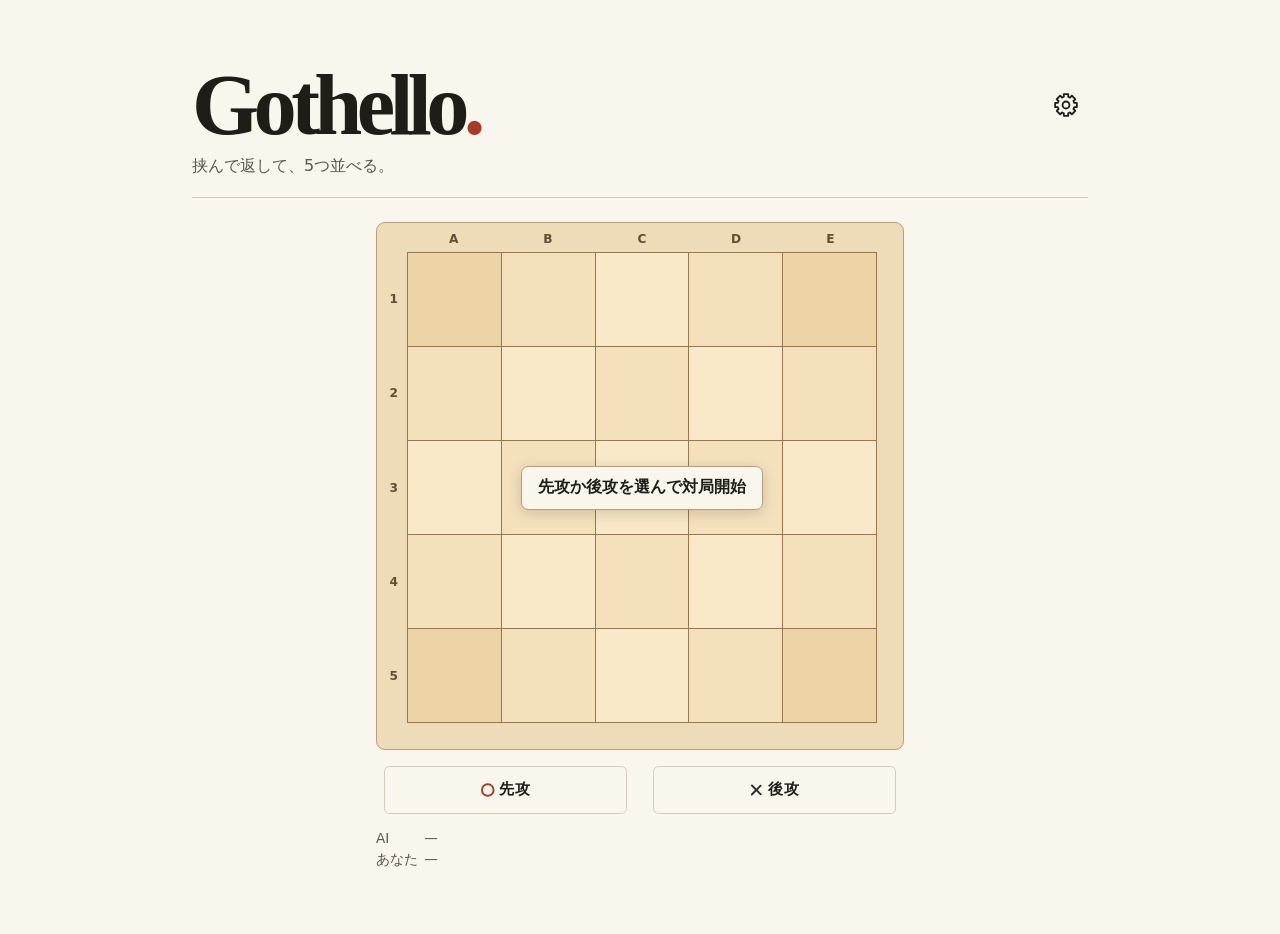
==== commit beca348d: "Deploy smaller borderless settings controls Verified source: nit-lab/gothello@16c5af622fd19054121279" ====
--- a/index.html
+++ b/index.html
@@ -17,7 +17,7 @@
       <div class="masthead-title">
         <h1>Gothello<span>.</span></h1>
         <button id="open-menu" class="menu-button menu-icon-button" type="button" aria-label="設定" aria-haspopup="dialog" aria-controls="game-menu">
-          <svg aria-hidden="true" width="34" height="34" viewBox="0 0 24 24" fill="none" stroke="currentColor" stroke-width="1.7" stroke-linejoin="round">
+          <svg aria-hidden="true" width="26" height="26" viewBox="0 0 24 24" fill="none" stroke="currentColor" stroke-width="1.7" stroke-linejoin="round">
             <path d="M10 2h4v2.4l1.7.7 1.7-1.7 3.2 3.2-1.7 1.7.7 1.7H22v4h-2.4l-.7 1.7 1.7 1.7-3.2 3.2-1.7-1.7-1.7.7V22h-4v-2.4l-1.7-.7-1.7 1.7-3.2-3.2 1.7-1.7-.7-1.7H2v-4h2.4l.7-1.7-1.7-1.7 3.2-3.2 1.7 1.7 1.7-.7z"/>
             <circle cx="12" cy="12" r="3.2"/>
           </svg>
--- a/style.css
+++ b/style.css
@@ -126,8 +126,9 @@
   font-weight: 650;
   white-space: nowrap;
 }
-.menu-icon-button { flex: none; width: 2.75rem; padding: 0; }
 .menu-button:enabled:hover { border-color: var(--accent); }
+.menu-icon-button { flex: none; width: 2.75rem; padding: 0; border: 0; background: transparent; }
+.menu-icon-button:enabled:hover { color: var(--accent); }
 
 html:has(.game-menu[open]) { overflow: hidden; }
 .game-menu {
